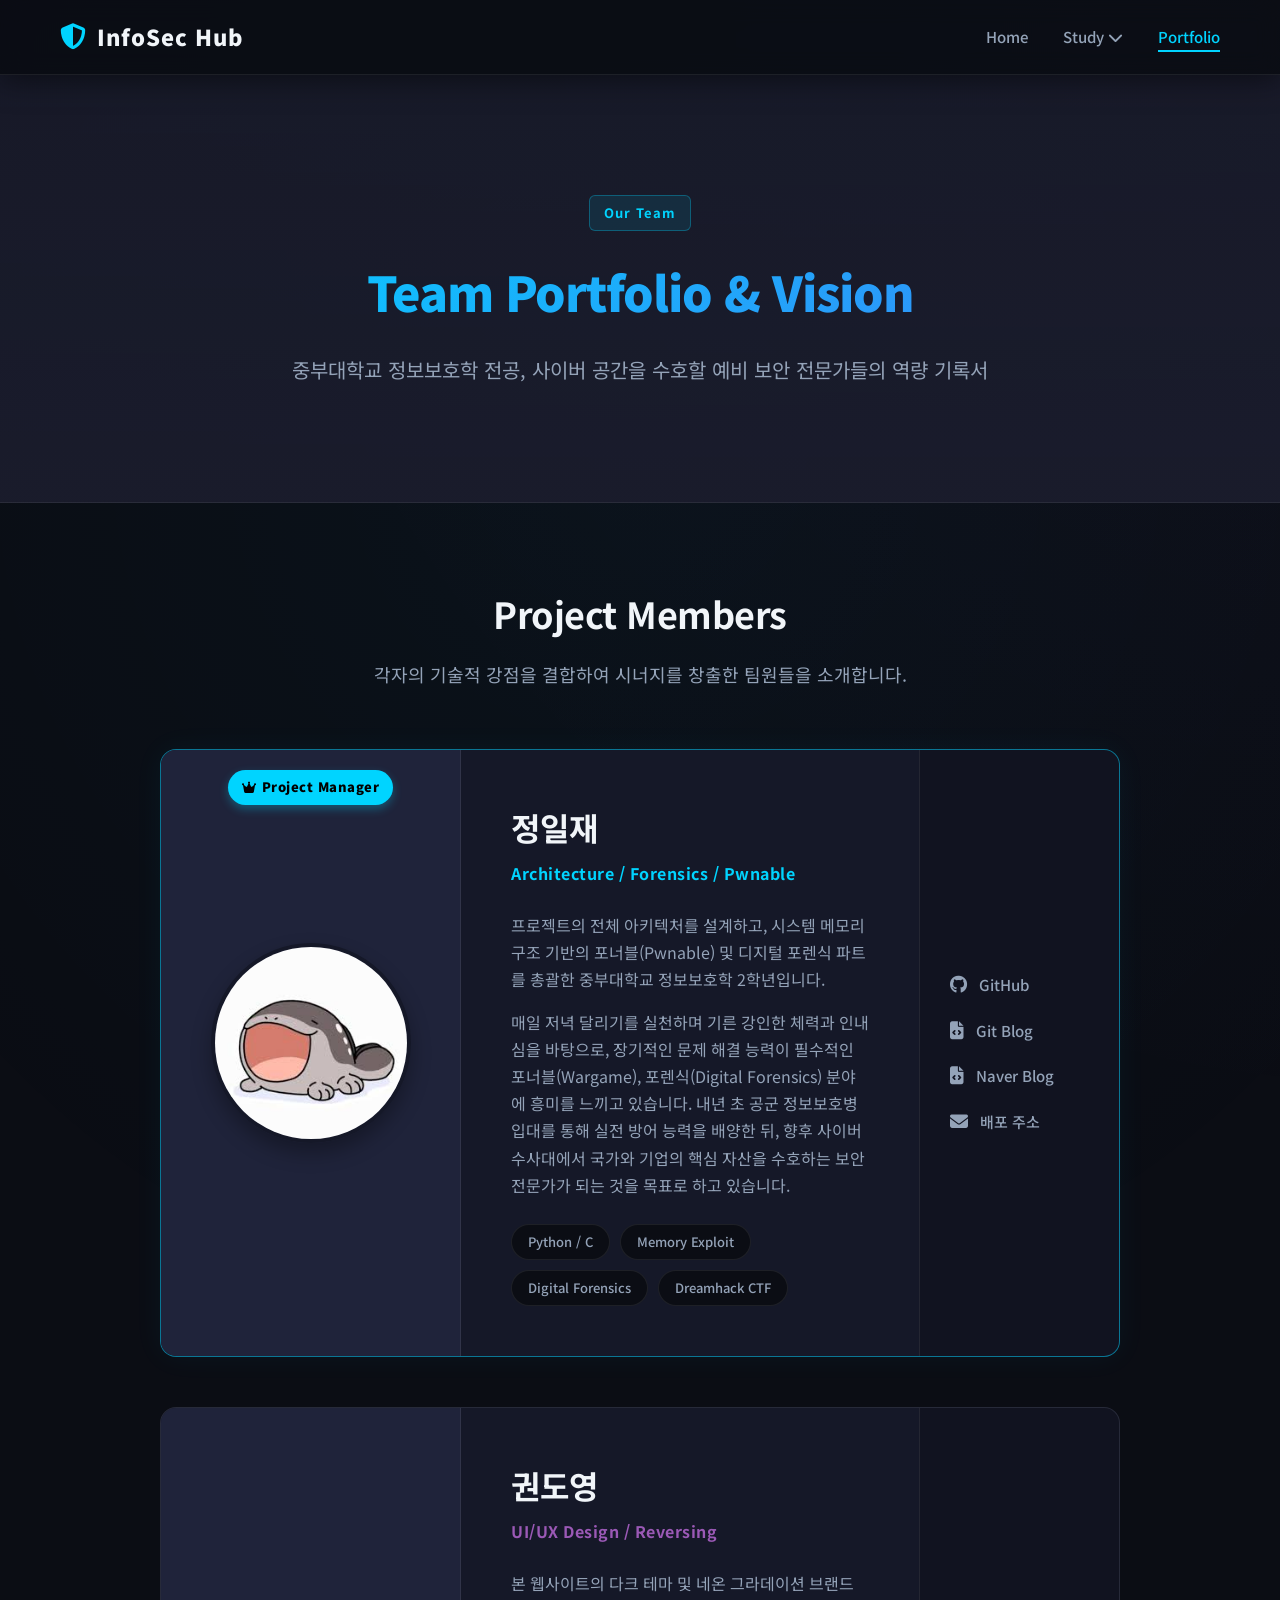
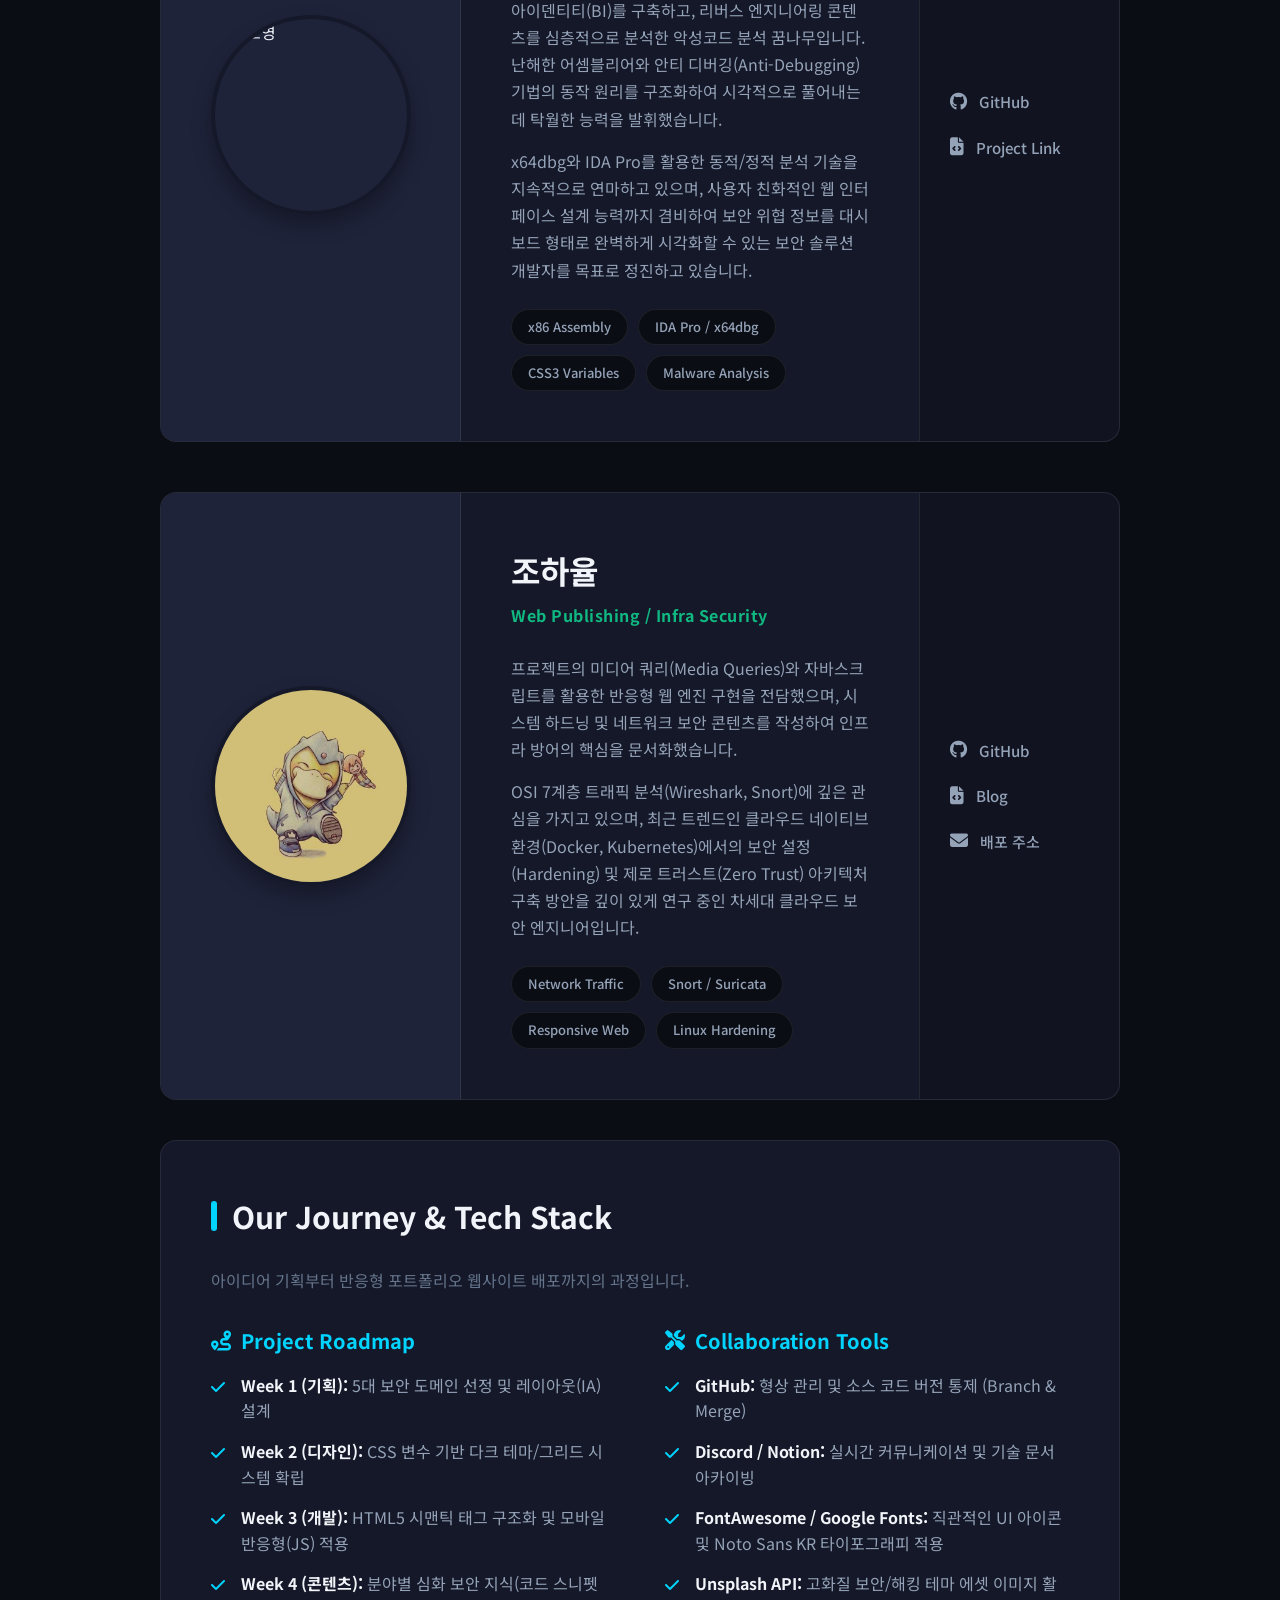
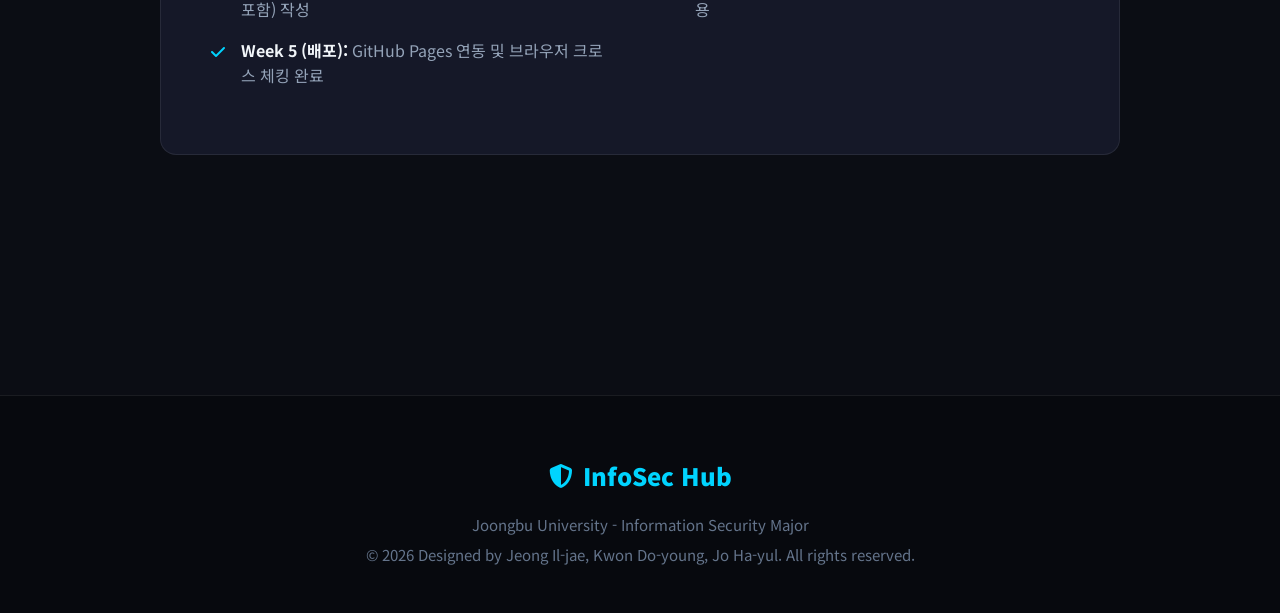
==== team.html @ 39b401f3 "v1.5" ====
<!doctype html>
<html lang="ko">
  <head>
    <meta charset="UTF-8" />
    <meta name="viewport" content="width=device-width, initial-scale=1.0" />
    <link
      rel="stylesheet"
      href="https://cdnjs.cloudflare.com/ajax/libs/font-awesome/6.4.0/css/all.min.css"
    />
    <link
      href="https://fonts.googleapis.com/css2?family=Noto+Sans+KR:wght@300;400;700;900&display=swap"
      rel="stylesheet"
    />
    <link rel="stylesheet" href="style.css" />
    <title>InfoSec Hub | Team Portfolio</title>
  </head>
  <body class="dark-theme sub-page">
    <div class="bg-gradient-overlay"></div>

    <header class="main-header">
      <div class="header-container">
        <a href="index.html" class="logo">
          <i class="fas fa-shield-halved"></i> InfoSec Hub
        </a>
        <nav class="desktop-nav">
          <ul class="nav-links">
            <li><a href="index.html">Home</a></li>
            <li class="dropdown">
              <a href="#none">Study <i class="fas fa-chevron-down"></i></a>
              <ul class="dropdown-menu">
                <li><a href="forensics.html">Forensics</a></li>
                <li><a href="pwnable.html">Pwnable</a></li>
                <li><a href="reversing.html">Reversing</a></li>
                <li><a href="hardening.html">Hardening</a></li>
                <li><a href="network.html">Network</a></li>
              </ul>
            </li>
            <li><a href="team.html" class="active">Portfolio</a></li>
          </ul>
        </nav>
        <button class="hamburger" id="hamburger-btn">
          <i class="fas fa-bars"></i>
        </button>
      </div>
    </header>

    <aside class="mobile-menu" id="mobile-menu">
      <div class="mobile-menu-header">
        <h2>Menu</h2>
        <button id="close-btn" class="close-btn">
          <i class="fas fa-times"></i>
        </button>
      </div>
      <ul class="mobile-nav-links">
        <li><a href="index.html">Home</a></li>
        <li><a href="forensics.html">Forensics</a></li>
        <li><a href="pwnable.html">Pwnable</a></li>
        <li><a href="reversing.html">Reversing</a></li>
        <li><a href="hardening.html">Hardening</a></li>
        <li><a href="network.html">Network</a></li>
        <li><a href="team.html" class="active">Portfolio</a></li>
      </ul>
    </aside>

    <main>
      <section
        class="page-header"
        style="
          background-image:
            linear-gradient(rgba(26, 28, 44, 0.85), rgba(26, 28, 44, 0.98)),
            url('https://images.unsplash.com/photo-1522071820081-009f0129c71c?q=80&w=1200&auto=format&fit=crop');
        "
      >
        <div class="page-header-content text-center">
          <span class="category-badge tag-special">Our Team</span>
          <h1 class="gradient-text">Team Portfolio & Vision</h1>
          <p>
            중부대학교 정보보호학 전공, 사이버 공간을 수호할 예비 보안
            전문가들의 역량 기록서
          </p>
        </div>
      </section>

      <section class="content-container">
        <div class="section-title text-center mb-40">
          <h2>Project Members</h2>
          <p>
            각자의 기술적 강점을 결합하여 시너지를 창출한 팀원들을 소개합니다.
          </p>
        </div>

        <div class="team-profile-grid">
          <div class="profile-card leader-card">
            <div class="profile-header">
              <img src="/avatar_img.png" alt="정일재" class="profile-img" />
              <span class="leader-badge"
                ><i class="fas fa-crown"></i> Project Manager</span
              >
            </div>
            <div class="profile-body">
              <h3>정일재</h3>
              <p class="profile-role text-accent">
                Architecture / Forensics / Pwnable
              </p>

              <p class="profile-desc">
                프로젝트의 전체 아키텍처를 설계하고, 시스템 메모리 구조 기반의
                포너블(Pwnable) 및 디지털 포렌식 파트를 총괄한 중부대학교
                정보보호학 2학년입니다.
              </p>
              <p class="profile-desc">
                매일 저녁 달리기를 실천하며 기른 강인한 체력과 인내심을
                바탕으로, 장기적인 문제 해결 능력이 필수적인 포너블(Wargame),
                포렌식(Digital Forensics) 분야에 흥미를 느끼고 있습니다. 내년 초
                공군 정보보호병 입대를 통해 실전 방어 능력을 배양한 뒤, 향후
                사이버 수사대에서 국가와 기업의 핵심 자산을 수호하는 보안
                전문가가 되는 것을 목표로 하고 있습니다.
              </p>

              <div class="profile-skills mt-15">
                <span>Python / C</span>
                <span>Memory Exploit</span>
                <span>Digital Forensics</span>
                <span>Dreamhack CTF</span>
              </div>
            </div>
            <div class="profile-footer">
              <a href="https://github.com/iljae627" class="social-link"
                ><i class="fab fa-github"></i> GitHub</a
              >
              <a href="https://iljae627.github.io/" class="social-link"
                ><i class="fas fa-file-code"></i> Git Blog</a
              >
              <a href="https://blog.naver.com/iljae627" class="social-link"
                ><i class="fas fa-file-code"></i> Naver Blog</a
              >
              <a href="https://wep-mid-fin.vercel.app/" class="social-link"
                ><i class="fas fa-envelope"></i> 배포 주소</a
              >
            </div>
          </div>

          <div class="profile-card">
            <div class="profile-header">
              <img
                src="https://ui-avatars.com/api/?name=Kwon+Doyoung&background=9b59b6&color=fff&size=120"
                alt="권도영"
                class="profile-img"
              />
            </div>
            <div class="profile-body">
              <h3>권도영</h3>
              <p class="profile-role" style="color: #9b59b6">
                UI/UX Design / Reversing
              </p>
              <p class="profile-desc">
                본 웹사이트의 다크 테마 및 네온 그라데이션 브랜드
                아이덴티티(BI)를 구축하고, 리버스 엔지니어링 콘텐츠를 심층적으로
                분석한 악성코드 분석 꿈나무입니다. 난해한 어셈블리어와 안티
                디버깅(Anti-Debugging) 기법의 동작 원리를 구조화하여 시각적으로
                풀어내는 데 탁월한 능력을 발휘했습니다.
              </p>
              <p class="profile-desc">
                x64dbg와 IDA Pro를 활용한 동적/정적 분석 기술을 지속적으로
                연마하고 있으며, 사용자 친화적인 웹 인터페이스 설계 능력까지
                겸비하여 보안 위협 정보를 대시보드 형태로 완벽하게 시각화할 수
                있는 보안 솔루션 개발자를 목표로 정진하고 있습니다.
              </p>
              <div class="profile-skills mt-15">
                <span>x86 Assembly</span>
                <span>IDA Pro / x64dbg</span>
                <span>CSS3 Variables</span>
                <span>Malware Analysis</span>
              </div>
            </div>
            <div class="profile-footer">
              <a href="https://github.com/kwondo0" class="social-link"
                ><i class="fab fa-github"></i> GitHub</a
              >
              <a
                href="https://kwondo0.github.io/-/"
                class="social-link"
                target="_blank"
                rel="noopener noreferrer"
              >
                <i class="fas fa-file-code"></i> Project Link
              </a>
            </div>
          </div>

          <div class="profile-card">
            <div class="profile-header">
              <img src="/hayul_img.png" alt="조하율" class="profile-img" />
            </div>
            <div class="profile-body">
              <h3>조하율</h3>
              <p class="profile-role text-success">
                Web Publishing / Infra Security
              </p>
              <p class="profile-desc">
                프로젝트의 미디어 쿼리(Media Queries)와 자바스크립트를 활용한
                반응형 웹 엔진 구현을 전담했으며, 시스템 하드닝 및 네트워크 보안
                콘텐츠를 작성하여 인프라 방어의 핵심을 문서화했습니다.
              </p>
              <p class="profile-desc">
                OSI 7계층 트래픽 분석(Wireshark, Snort)에 깊은 관심을 가지고
                있으며, 최근 트렌드인 클라우드 네이티브 환경(Docker,
                Kubernetes)에서의 보안 설정(Hardening) 및 제로 트러스트(Zero
                Trust) 아키텍처 구축 방안을 깊이 있게 연구 중인 차세대 클라우드
                보안 엔지니어입니다.
              </p>
              <div class="profile-skills mt-15">
                <span>Network Traffic</span>
                <span>Snort / Suricata</span>
                <span>Responsive Web</span>
                <span>Linux Hardening</span>
              </div>
            </div>
            <div class="profile-footer">
              <a href="https://github.com/yeo0w0/" class="social-link"
                ><i class="fab fa-github"></i> GitHub</a
              >
              <a href="https://blog.naver.com/banannaish" class="social-link"
                ><i class="fas fa-file-code"></i> Blog</a
              >
              <a href="#" class="social-link"
                ><i class="fas fa-envelope"></i> 배포 주소</a
              >
            </div>
          </div>
        </div>

        <article class="content-block bg-darker mt-40">
          <h2>Our Journey & Tech Stack</h2>
          <p class="block-desc">
            아이디어 기획부터 반응형 포트폴리오 웹사이트 배포까지의 과정입니다.
          </p>

          <div class="split-grid mt-15">
            <div class="split-column">
              <h4 class="text-accent">
                <i class="fas fa-route"></i> Project Roadmap
              </h4>
              <ul class="feature-list">
                <li>
                  <strong>Week 1 (기획):</strong> 5대 보안 도메인 선정 및
                  레이아웃(IA) 설계
                </li>
                <li>
                  <strong>Week 2 (디자인):</strong> CSS 변수 기반 다크
                  테마/그리드 시스템 확립
                </li>
                <li>
                  <strong>Week 3 (개발):</strong> HTML5 시맨틱 태그 구조화 및
                  모바일 반응형(JS) 적용
                </li>
                <li>
                  <strong>Week 4 (콘텐츠):</strong> 분야별 심화 보안 지식(코드
                  스니펫 포함) 작성
                </li>
                <li>
                  <strong>Week 5 (배포):</strong> GitHub Pages 연동 및 브라우저
                  크로스 체킹 완료
                </li>
              </ul>
            </div>
            <div class="split-column">
              <h4 class="text-accent">
                <i class="fas fa-tools"></i> Collaboration Tools
              </h4>
              <ul class="feature-list">
                <li>
                  <strong>GitHub:</strong> 형상 관리 및 소스 코드 버전 통제
                  (Branch & Merge)
                </li>
                <li>
                  <strong>Discord / Notion:</strong> 실시간 커뮤니케이션 및 기술
                  문서 아카이빙
                </li>
                <li>
                  <strong>FontAwesome / Google Fonts:</strong> 직관적인 UI
                  아이콘 및 Noto Sans KR 타이포그래피 적용
                </li>
                <li>
                  <strong>Unsplash API:</strong> 고화질 보안/해킹 테마 에셋
                  이미지 활용
                </li>
              </ul>
            </div>
          </div>
        </article>
      </section>
    </main>

    <footer class="main-footer">
      <div class="footer-content">
        <div class="footer-logo">
          <i class="fas fa-shield-halved"></i> InfoSec Hub
        </div>
        <p>Joongbu University - Information Security Major</p>
        <p>
          &copy; 2026 Designed by Jeong Il-jae, Kwon Do-young, Jo Ha-yul. All
          rights reserved.
        </p>
      </div>
    </footer>

    <script src="script.js"></script>
  </body>
</html>
---- style.css ----
/* =========================================
   InfoSec Hub - Master CSS File (Advanced)
   Designed for Dark Theme & Responsive Web
========================================= */

/* -----------------------------------------
   1. CSS 변수 (테마 색상 및 공통 수치 관리)
----------------------------------------- */
:root {
  --bg-dark: #0b0d14; /* 아주 깊은 다크 네이비 (배경) */
  --bg-card: #151828; /* 카드 및 섹션 배경 */
  --bg-lighter: #1f233a; /* 강조되는 배경 */

  --text-main: #f1f5f9; /* 메인 텍스트 (흰색에 가까운 회색) */
  --text-muted: #94a3b8; /* 보조 텍스트 (연한 회색) */

  --accent-cyan: #00d4ff; /* 메인 포인트 컬러 (사이버네틱 시안) */
  --accent-blue: #3b82f6; /* 그라데이션용 블루 */
  --accent-purple: #a855f7; /* 특화 포인트 (팀, 리버싱 등) */
  --accent-green: #10b981; /* 방어/성공 색상 (하드닝, 네트워크) */
  --accent-red: #ef4444; /* 공격/경고 색상 (포너블, 취약점) */
  --accent-orange: #f59e0b; /* 주의 색상 */

  --border-color: rgba(255, 255, 255, 0.08);
  --glass-bg: rgba(11, 13, 20, 0.85); /* 블러 처리를 위한 반투명 배경 */

  --transition: all 0.3s cubic-bezier(0.4, 0, 0.2, 1);
  --nav-height: 75px;
}

/* -----------------------------------------
   2. 기본 초기화 및 스크롤바 커스텀
----------------------------------------- */
* {
  margin: 0;
  padding: 0;
  box-sizing: border-box;
}

html {
  scroll-behavior: smooth;
}

body {
  font-family: 'Noto Sans KR', sans-serif;
  background-color: var(--bg-dark);
  color: var(--text-main);
  line-height: 1.7;
  overflow-x: hidden;
}

a {
  text-decoration: none;
  color: inherit;
}
ul {
  list-style: none;
}

/* 커스텀 스크롤바 (사이버펑크 느낌) */
::-webkit-scrollbar {
  width: 8px;
}
::-webkit-scrollbar-track {
  background: var(--bg-dark);
}
::-webkit-scrollbar-thumb {
  background: var(--bg-lighter);
  border-radius: 10px;
}
::-webkit-scrollbar-thumb:hover {
  background: var(--accent-cyan);
}

/* -----------------------------------------
   3. 배경 효과 (그라데이션 & 애니메이션)
----------------------------------------- */
.bg-gradient-overlay {
  position: fixed;
  top: -50%;
  left: -50%;
  width: 200%;
  height: 200%;
  background:
    radial-gradient(
      circle at 50% 50%,
      rgba(0, 212, 255, 0.03) 0%,
      transparent 60%
    ),
    radial-gradient(
      circle at 80% 20%,
      rgba(168, 85, 247, 0.03) 0%,
      transparent 50%
    );
  z-index: -1;
  animation: bgShift 25s infinite alternate ease-in-out;
}

@keyframes bgShift {
  0% {
    transform: scale(1) rotate(0deg);
  }
  100% {
    transform: scale(1.1) rotate(5deg);
  }
}

/* -----------------------------------------
   4. 공통 텍스트 및 유틸리티 클래스
----------------------------------------- */
.gradient-text {
  background: linear-gradient(135deg, var(--accent-cyan), var(--accent-blue));
  -webkit-background-clip: text;
  -webkit-text-fill-color: transparent;
  font-weight: 900;
}

.text-center {
  text-align: center;
}
.mb-10 {
  margin-bottom: 10px;
}
.mb-40 {
  margin-bottom: 40px;
}
.mt-10 {
  margin-top: 10px;
}
.mt-15 {
  margin-top: 15px;
}
.mt-40 {
  margin-top: 40px;
}

.text-accent {
  color: var(--accent-cyan) !important;
}
.text-danger {
  color: var(--accent-red) !important;
}
.text-success {
  color: var(--accent-green) !important;
}
.text-warning {
  color: var(--accent-orange) !important;
}

/* -----------------------------------------
   5. 네비게이션 바 (Header & Glassmorphism)
----------------------------------------- */
.main-header {
  position: sticky;
  top: 0;
  width: 100%;
  background: var(--glass-bg);
  backdrop-filter: blur(12px);
  -webkit-backdrop-filter: blur(12px);
  border-bottom: 1px solid var(--border-color);
  z-index: 1000;
  height: var(--nav-height);
  box-shadow: 0 4px 30px rgba(0, 0, 0, 0.5);
}

.header-container {
  max-width: 1200px;
  margin: 0 auto;
  padding: 0 20px;
  display: flex;
  justify-content: space-between;
  align-items: center;
  height: 100%;
}

.logo {
  font-size: 22px;
  font-weight: 900;
  letter-spacing: 1px;
  display: flex;
  align-items: center;
  gap: 10px;
}
.logo i {
  color: var(--accent-cyan);
  font-size: 26px;
}

.desktop-nav .nav-links {
  display: flex;
  gap: 35px;
}
.desktop-nav a {
  font-size: 15px;
  font-weight: 500;
  color: var(--text-muted);
  transition: var(--transition);
  position: relative;
  padding: 5px 0;
}
.desktop-nav a:hover,
.desktop-nav a.active {
  color: var(--accent-cyan);
}

/* 네비게이션 밑줄 애니메이션 */
.desktop-nav a::after {
  content: '';
  position: absolute;
  width: 0;
  height: 2px;
  bottom: 0;
  left: 0;
  background-color: var(--accent-cyan);
  transition: var(--transition);
}
.desktop-nav a:hover::after,
.desktop-nav a.active::after {
  width: 100%;
}

/* 드롭다운 (PC) */
.dropdown {
  position: relative;
}
.dropdown-menu {
  position: absolute;
  top: calc(100% + 15px);
  left: -20px;
  background: var(--bg-card);
  min-width: 200px;
  border: 1px solid var(--border-color);
  border-radius: 8px;
  padding: 10px 0;
  opacity: 0;
  visibility: hidden;
  transform: translateY(15px);
  transition: var(--transition);
  box-shadow: 0 10px 40px rgba(0, 0, 0, 0.8);
  z-index: 1001;
}
.dropdown:hover .dropdown-menu {
  opacity: 1;
  visibility: visible;
  transform: translateY(0);
}
.dropdown-menu li a {
  display: block;
  padding: 12px 25px;
  color: var(--text-muted);
  font-size: 14px;
}
.dropdown-menu li a::after {
  display: none;
} /* 드롭다운 밑줄 제거 */
.dropdown-menu li a:hover,
.dropdown-menu li a.active {
  background: rgba(0, 212, 255, 0.08);
  color: var(--accent-cyan);
  padding-left: 30px;
}

/* -----------------------------------------
   6. 모바일 메뉴 (Hamburger)
----------------------------------------- */
.hamburger {
  display: none;
  background: none;
  border: none;
  color: var(--text-main);
  font-size: 26px;
  cursor: pointer;
  transition: var(--transition);
}
.hamburger:hover {
  color: var(--accent-cyan);
}

.mobile-menu {
  position: fixed;
  top: 0;
  right: -100%;
  width: 320px;
  height: 100vh;
  background: var(--bg-card);
  border-left: 1px solid var(--border-color);
  z-index: 2000;
  padding: 40px 30px;
  transition: right 0.4s cubic-bezier(0.77, 0, 0.175, 1);
  box-shadow: -10px 0 50px rgba(0, 0, 0, 0.7);
}
.mobile-menu.active {
  right: 0;
}
.mobile-menu-header {
  display: flex;
  justify-content: space-between;
  align-items: center;
  margin-bottom: 40px;
  border-bottom: 1px solid var(--border-color);
  padding-bottom: 20px;
}
.mobile-menu-header h2 {
  font-size: 20px;
  color: var(--accent-cyan);
}
.close-btn {
  background: none;
  border: none;
  color: var(--text-muted);
  font-size: 28px;
  cursor: pointer;
  transition: var(--transition);
}
.close-btn:hover {
  color: var(--accent-red);
  transform: rotate(90deg);
}

.mobile-nav-links li {
  margin-bottom: 15px;
}
.mobile-nav-links a {
  font-size: 18px;
  font-weight: 500;
  color: var(--text-muted);
  display: block;
  padding: 10px 0;
  border-bottom: 1px solid rgba(255, 255, 255, 0.03);
  transition: var(--transition);
}
.mobile-nav-links a.active,
.mobile-nav-links a:hover {
  color: var(--accent-cyan);
  padding-left: 10px;
}

/* -----------------------------------------
   7. 메인 히어로 & About 섹션 (index.html)
----------------------------------------- */
.hero-section {
  max-width: 1200px;
  margin: 0 auto;
  padding: 120px 20px;
  display: flex;
  align-items: center;
  justify-content: space-between;
  min-height: 85vh;
}
.hero-content {
  flex: 1.2;
  padding-right: 50px;
}
.badge {
  display: inline-block;
  padding: 6px 14px;
  background: rgba(0, 212, 255, 0.1);
  border: 1px solid rgba(0, 212, 255, 0.2);
  color: var(--accent-cyan);
  border-radius: 30px;
  font-size: 13px;
  font-weight: 700;
  margin-bottom: 25px;
  letter-spacing: 0.5px;
}
.hero-content h1 {
  font-size: 52px;
  line-height: 1.25;
  margin-bottom: 25px;
  letter-spacing: -1px;
}
.hero-content p {
  font-size: 18px;
  color: var(--text-muted);
  margin-bottom: 40px;
  max-width: 550px;
}

.hero-buttons {
  display: flex;
  gap: 15px;
}
.btn-primary,
.btn-secondary {
  padding: 14px 28px;
  border-radius: 8px;
  font-size: 15px;
  font-weight: bold;
  transition: var(--transition);
  text-align: center;
}
.btn-primary {
  background: var(--accent-cyan);
  color: #000;
  box-shadow: 0 4px 15px rgba(0, 212, 255, 0.2);
}
.btn-primary:hover {
  background: #00b4d8;
  transform: translateY(-3px);
  box-shadow: 0 10px 25px rgba(0, 212, 255, 0.4);
}
.btn-secondary {
  background: rgba(255, 255, 255, 0.05);
  border: 1px solid var(--border-color);
  color: var(--text-main);
}
.btn-secondary:hover {
  background: rgba(255, 255, 255, 0.1);
  border-color: var(--text-muted);
  transform: translateY(-3px);
}

.hero-image {
  flex: 1;
  text-align: right;
  position: relative;
}
.hero-image img {
  width: 100%;
  max-width: 550px;
  border-radius: 16px;
  box-shadow: 0 20px 50px rgba(0, 0, 0, 0.6);
  border: 1px solid var(--border-color);
}
.floating-img {
  animation: float 6s ease-in-out infinite;
}
@keyframes float {
  0%,
  100% {
    transform: translateY(0px);
  }
  50% {
    transform: translateY(-20px);
  }
}

/* About 섹션 상세 (index.html) */
.about-container {
  display: flex;
  gap: 50px;
  align-items: center;
}
.about-text {
  flex: 1.5;
}
.about-text h3 {
  font-size: 24px;
  margin-bottom: 15px;
  color: var(--accent-cyan);
}
.about-text p {
  margin-bottom: 25px;
  color: var(--text-muted);
}
.check-list li {
  margin-bottom: 12px;
  color: var(--text-main);
  display: flex;
  align-items: center;
  gap: 10px;
}
.check-list i {
  color: var(--accent-green);
}

.about-stats {
  flex: 1;
  display: grid;
  grid-template-columns: 1fr 1fr;
  gap: 20px;
}
.stat-box {
  background: var(--bg-card);
  padding: 30px 20px;
  border-radius: 12px;
  text-align: center;
  border: 1px solid var(--border-color);
  transition: var(--transition);
}
.stat-box:hover {
  border-color: var(--accent-cyan);
  transform: translateY(-5px);
  background: var(--bg-lighter);
}
.stat-num {
  display: block;
  font-size: 42px;
  font-weight: 900;
  color: var(--accent-cyan);
  margin-bottom: 5px;
  line-height: 1;
}
.stat-label {
  font-size: 14px;
  color: var(--text-muted);
  font-weight: bold;
}

/* 기술 스택 섹션 */
.tech-icons {
  display: flex;
  justify-content: center;
  gap: 40px;
  flex-wrap: wrap;
  margin-top: 30px;
}
.tech-item {
  display: flex;
  flex-direction: column;
  align-items: center;
  justify-content: center;
  width: 100px;
  height: 100px;
  background: var(--bg-card);
  border: 1px solid var(--border-color);
  border-radius: 16px;
  transition: var(--transition);
}
.tech-item i {
  font-size: 40px;
  color: var(--text-muted);
  transition: var(--transition);
}
.tech-item span {
  font-size: 12px;
  font-weight: bold;
  color: var(--text-muted);
  margin-top: 12px;
  opacity: 0;
  transition: var(--transition);
  transform: translateY(10px);
}
.tech-item:hover {
  transform: translateY(-10px);
  border-color: var(--accent-cyan);
  box-shadow: 0 10px 20px rgba(0, 212, 255, 0.1);
}
.tech-item:hover i {
  color: var(--accent-cyan);
  transform: scale(1.1);
}
.tech-item:hover span {
  opacity: 1;
  transform: translateY(0);
  color: var(--accent-cyan);
}

/* -----------------------------------------
   8. Grid 컴포넌트 (포트폴리오 카드 등)
----------------------------------------- */
.section-title {
  margin-bottom: 60px;
}
.section-title h2 {
  font-size: 36px;
  color: var(--text-main);
  margin-bottom: 15px;
  letter-spacing: -0.5px;
}
.section-title p {
  color: var(--text-muted);
  font-size: 18px;
}

.portfolio-grid {
  display: grid;
  grid-template-columns: repeat(auto-fit, minmax(320px, 1fr));
  gap: 30px;
}
.grid-card {
  background: var(--bg-card);
  border-radius: 16px;
  overflow: hidden;
  border: 1px solid var(--border-color);
  transition: var(--transition);
  display: flex;
  flex-direction: column;
}
.grid-card:hover {
  transform: translateY(-10px);
  border-color: var(--accent-cyan);
  box-shadow: 0 15px 40px rgba(0, 212, 255, 0.15);
}

.card-image {
  position: relative;
  height: 220px;
  overflow: hidden;
}
.card-image img {
  width: 100%;
  height: 100%;
  object-fit: cover;
  transition: transform 0.6s cubic-bezier(0.4, 0, 0.2, 1);
}
.grid-card:hover .card-image img {
  transform: scale(1.15);
}

.overlay-icon {
  position: absolute;
  inset: 0;
  background: rgba(11, 13, 20, 0.7);
  display: flex;
  justify-content: center;
  align-items: center;
  font-size: 48px;
  color: var(--accent-cyan);
  opacity: 0;
  transition: var(--transition);
}
.grid-card:hover .overlay-icon {
  opacity: 1;
  backdrop-filter: blur(3px);
}

.card-content {
  padding: 30px;
  flex: 1;
  display: flex;
  flex-direction: column;
  justify-content: flex-start;
}
.card-content .tag {
  align-self: flex-start;
  font-size: 11px;
  padding: 5px 10px;
  background: rgba(255, 255, 255, 0.05);
  border: 1px solid var(--border-color);
  color: var(--text-muted);
  border-radius: 6px;
  font-weight: bold;
  text-transform: uppercase;
  margin-bottom: 15px;
  letter-spacing: 1px;
}
.card-content h3 {
  font-size: 22px;
  margin-bottom: 12px;
  color: var(--text-main);
  transition: var(--transition);
}
.grid-card:hover .card-content h3 {
  color: var(--accent-cyan);
}
.card-content p {
  color: var(--text-muted);
  font-size: 15px;
  line-height: 1.6;
}

.highlight-card {
  border: 1px solid rgba(168, 85, 247, 0.4);
}
.highlight-card:hover {
  border-color: var(--accent-purple);
  box-shadow: 0 15px 40px rgba(168, 85, 247, 0.15);
}
.highlight-card .tag-special {
  background: rgba(168, 85, 247, 0.15);
  color: var(--accent-purple);
  border-color: var(--accent-purple);
}
.highlight-card:hover .card-content h3 {
  color: var(--accent-purple);
}
.highlight-card .overlay-icon {
  color: var(--accent-purple);
}

/* -----------------------------------------
   9. 서브 페이지 공통 (Sub Pages)
----------------------------------------- */
.page-header {
  padding: 120px 20px 80px;
  background-size: cover;
  background-position: center;
  border-bottom: 1px solid var(--border-color);
  position: relative;
}
.category-badge {
  display: inline-block;
  padding: 6px 14px;
  background: rgba(0, 212, 255, 0.1);
  color: var(--accent-cyan);
  border: 1px solid rgba(0, 212, 255, 0.3);
  border-radius: 6px;
  font-size: 13px;
  font-weight: bold;
  margin-bottom: 20px;
  letter-spacing: 1px;
}
.warning-badge {
  background: rgba(239, 68, 68, 0.1);
  color: var(--accent-red);
  border-color: rgba(239, 68, 68, 0.3);
}
.success-badge {
  background: rgba(16, 185, 129, 0.1);
  color: var(--accent-green);
  border-color: rgba(16, 185, 129, 0.3);
}

.page-header h1 {
  font-size: 48px;
  margin-bottom: 20px;
  letter-spacing: -1px;
}
.page-header p {
  font-size: 20px;
  color: var(--text-muted);
  margin-bottom: 35px;
  max-width: 700px;
  margin-left: auto;
  margin-right: auto;
}

.author-info {
  display: inline-flex;
  align-items: center;
  gap: 12px;
  background: rgba(0, 0, 0, 0.4);
  backdrop-filter: blur(5px);
  padding: 8px 24px 8px 8px;
  border-radius: 40px;
  border: 1px solid var(--border-color);
}
.author-avatar {
  width: 36px;
  height: 36px;
  border-radius: 50%;
  border: 2px solid var(--bg-card);
}
.author-info span {
  font-size: 14px;
  color: var(--text-muted);
}
.author-info strong {
  color: var(--text-main);
}

.content-container {
  max-width: 1000px;
  margin: 0 auto;
  padding: 80px 20px;
}

/* 블록 요소 */
.content-block {
  margin-bottom: 80px;
}
.content-block h2 {
  font-size: 30px;
  margin-bottom: 25px;
  color: var(--text-main);
  display: flex;
  align-items: center;
  gap: 15px;
}
.content-block h2::before {
  content: '';
  display: block;
  width: 6px;
  height: 30px;
  background: var(--accent-cyan);
  border-radius: 4px;
}
.content-block p {
  color: var(--text-muted);
  font-size: 17px;
  margin-bottom: 20px;
}
.block-desc {
  font-size: 16px !important;
  color: #64748b !important;
  margin-bottom: 30px !important;
}

.bg-darker {
  background: var(--bg-card);
  padding: 50px;
  border-radius: 16px;
  border: 1px solid var(--border-color);
}

/* 특징 리스트 */
.feature-list {
  margin-top: 15px;
}
.feature-list li {
  margin-bottom: 15px;
  padding-left: 30px;
  position: relative;
  color: var(--text-muted);
  font-size: 16px;
  line-height: 1.6;
}
.feature-list li::before {
  content: '\f00c';
  font-family: 'Font Awesome 6 Free';
  font-weight: 900;
  position: absolute;
  left: 0;
  top: 2px;
  color: var(--accent-cyan);
}
.feature-list li strong {
  color: var(--text-main);
}

/* -----------------------------------------
   10. 상세 콘텐츠 전용 레이아웃 (Grid & List)
----------------------------------------- */
/* Split Grid (좌우 2단 배치) */
.split-grid {
  display: grid;
  grid-template-columns: 1fr 1fr;
  gap: 50px;
}
.split-column h4 {
  font-size: 20px;
  margin-bottom: 15px;
  display: flex;
  align-items: center;
  gap: 10px;
}

/* Memory/Artifact Grid (작은 카드 묶음) */
.memory-grid,
.artifact-grid {
  display: grid;
  grid-template-columns: repeat(auto-fit, minmax(220px, 1fr));
  gap: 25px;
}
.memory-segment,
.artifact-card {
  background: var(--bg-lighter);
  padding: 25px;
  border-radius: 12px;
  border: 1px solid var(--border-color);
  border-left: 4px solid var(--accent-cyan);
  transition: var(--transition);
}
.memory-segment:hover,
.artifact-card:hover {
  transform: translateY(-5px);
  background: rgba(31, 35, 58, 0.8);
  box-shadow: 0 10px 20px rgba(0, 0, 0, 0.3);
}
.memory-segment h3,
.memory-segment h4,
.artifact-card h3 {
  margin-bottom: 12px;
  color: var(--text-main);
  font-size: 18px;
}
.artifact-icon {
  font-size: 30px;
  color: var(--accent-cyan);
  margin-bottom: 15px;
}

/* 도구 목록 (가로 배치 리스트) */
.tools-list {
  display: flex;
  flex-direction: column;
  gap: 20px;
}
.tool-row {
  display: flex;
  align-items: center;
  gap: 25px;
  background: var(--bg-card);
  padding: 25px;
  border-radius: 12px;
  border: 1px solid var(--border-color);
  transition: var(--transition);
}
.tool-row:hover {
  border-color: var(--accent-cyan);
  transform: translateX(10px);
  background: var(--bg-lighter);
}
.tool-img {
  width: 70px;
  height: 70px;
  background: rgba(0, 212, 255, 0.05);
  border-radius: 12px;
  display: flex;
  justify-content: center;
  align-items: center;
  font-size: 32px;
  color: var(--accent-cyan);
  flex-shrink: 0;
}
.tool-desc h3 {
  font-size: 20px;
  color: var(--text-main);
  margin-bottom: 8px;
}
.tool-desc p {
  margin-bottom: 0;
  font-size: 15px;
}

/* 도구 그리드 (박스형) */
.tools-grid {
  display: grid;
  grid-template-columns: repeat(auto-fit, minmax(280px, 1fr));
  gap: 25px;
}
.tool-item {
  background: var(--bg-lighter);
  padding: 30px;
  border-radius: 12px;
  border: 1px solid var(--border-color);
  transition: var(--transition);
}
.tool-item:hover {
  transform: translateY(-5px);
  border-color: var(--text-muted);
}
.tool-item h4 {
  font-size: 18px;
  margin-bottom: 15px;
  display: flex;
  align-items: center;
  gap: 10px;
}

/* 방어/보호 기법 리스트 */
.mitigation-list {
  display: flex;
  flex-direction: column;
  gap: 15px;
}
.mitigation-item {
  background: var(--bg-lighter);
  padding: 20px 25px;
  border-left: 4px solid var(--accent-green);
  border-radius: 8px;
  border-top: 1px solid var(--border-color);
  border-right: 1px solid var(--border-color);
  border-bottom: 1px solid var(--border-color);
}
.mitigation-title {
  font-weight: 700;
  color: var(--text-main);
  margin-bottom: 8px;
  font-size: 18px;
  display: flex;
  align-items: center;
  gap: 10px;
}
.mitigation-desc {
  color: var(--text-muted);
  font-size: 15px;
  margin-bottom: 0;
}

/* 포렌식 타임라인 (수행 절차) */
.process-timeline {
  position: relative;
  padding-left: 40px;
  margin-top: 30px;
}
.process-timeline::before {
  content: '';
  position: absolute;
  left: 14px;
  top: 0;
  bottom: 0;
  width: 2px;
  background: var(--border-color);
}
.process-step {
  position: relative;
  margin-bottom: 40px;
}
.process-step:last-child {
  margin-bottom: 0;
}
.step-number {
  position: absolute;
  left: -40px;
  top: 0;
  width: 30px;
  height: 30px;
  background: var(--bg-dark);
  border: 2px solid var(--accent-cyan);
  border-radius: 50%;
  display: flex;
  justify-content: center;
  align-items: center;
  color: var(--accent-cyan);
  font-size: 12px;
  font-weight: 900;
  z-index: 1;
}
.step-content {
  background: var(--bg-lighter);
  padding: 25px;
  border-radius: 12px;
  border: 1px solid var(--border-color);
  transition: var(--transition);
}
.step-content:hover {
  border-color: var(--accent-cyan);
  transform: translateX(5px);
}
.step-content h3 {
  font-size: 20px;
  color: var(--text-main);
  margin-bottom: 10px;
}
.step-content p {
  margin-bottom: 0;
  font-size: 15px;
}

/* 해킹/보안 감성 코드 박스 */
.code-box {
  background: #0d1117;
  border-radius: 10px;
  border: 1px solid #30363d;
  overflow: hidden;
  margin-top: 20px;
  box-shadow: 0 10px 20px rgba(0, 0, 0, 0.5);
}
.code-header {
  background: #161b22;
  padding: 12px 20px;
  border-bottom: 1px solid #30363d;
  display: flex;
  align-items: center;
}
.dot {
  width: 12px;
  height: 12px;
  border-radius: 50%;
  display: inline-block;
  margin-right: 8px;
}
.dot.red {
  background: #ff5f56;
}
.dot.yellow {
  background: #ffbd2e;
}
.dot.green {
  background: #27c93f;
}
.filename {
  margin-left: 15px;
  color: #8b949e;
  font-size: 13px;
  font-family: 'Consolas', monospace;
}
.code-box pre {
  padding: 25px;
  margin: 0;
  overflow-x: auto;
}
.code-box code {
  font-family: 'Consolas', 'Courier New', monospace;
  font-size: 14px;
  color: #c9d1d9;
  line-height: 1.6;
}

/* -----------------------------------------
   11. 팀 포트폴리오 (team.html 전용)
----------------------------------------- */
.team-profile-grid {
  display: flex;
  flex-direction: column;
  gap: 50px;
}
.profile-card {
  background: var(--bg-card);
  border-radius: 16px;
  border: 1px solid var(--border-color);
  display: flex;
  overflow: hidden;
  transition: var(--transition);
}
.profile-card:hover {
  transform: translateY(-5px);
  box-shadow: 0 15px 40px rgba(0, 0, 0, 0.4);
}

.leader-card {
  border-color: rgba(0, 212, 255, 0.5);
  box-shadow: 0 0 30px rgba(0, 212, 255, 0.05);
}
.leader-card:hover {
  border-color: var(--accent-cyan);
  box-shadow: 0 15px 40px rgba(0, 212, 255, 0.15);
}

.profile-header {
  width: 300px;
  background: var(--bg-lighter);
  display: flex;
  flex-direction: column;
  align-items: center;
  justify-content: center;
  padding: 50px 30px;
  position: relative;
  border-right: 1px solid var(--border-color);
}
.profile-img {
  border-radius: 50%;
  border: 4px solid var(--bg-card);
  margin-bottom: 20px;
  box-shadow: 0 10px 20px rgba(0, 0, 0, 0.3);
  width: 200px;
  height: 200px;
  object-fit: cover;
  border-radius: 100%;
}
.leader-badge {
  position: absolute;
  top: 20px;
  background: var(--accent-cyan);
  color: #000;
  padding: 6px 14px;
  border-radius: 20px;
  font-size: 13px;
  font-weight: 900;
  letter-spacing: 0.5px;
  box-shadow: 0 4px 10px rgba(0, 212, 255, 0.3);
}

.profile-body {
  flex: 1;
  padding: 50px;
}
.profile-body h3 {
  font-size: 32px;
  margin-bottom: 5px;
  color: var(--text-main);
}
.profile-role {
  font-size: 16px;
  font-weight: 700;
  margin-bottom: 25px;
  letter-spacing: 0.5px;
}

.profile-highlights {
  display: flex;
  gap: 10px;
  margin-bottom: 25px;
  flex-wrap: wrap;
}
.profile-highlights .badge {
  background: rgba(255, 255, 255, 0.05);
  border: 1px solid var(--border-color);
  padding: 6px 12px;
  border-radius: 6px;
  font-size: 13px;
  color: var(--text-main);
  display: flex;
  align-items: center;
  gap: 8px;
}
.profile-highlights .badge i {
  color: var(--accent-cyan);
}

.profile-desc {
  font-size: 16px;
  color: var(--text-muted);
  margin-bottom: 15px;
  line-height: 1.7;
}
.profile-desc strong {
  color: var(--text-main);
}

.profile-skills {
  display: flex;
  gap: 10px;
  flex-wrap: wrap;
  margin-top: 25px;
}
.profile-skills span {
  background: var(--bg-dark);
  border: 1px solid var(--border-color);
  padding: 6px 16px;
  border-radius: 30px;
  font-size: 13px;
  font-weight: 500;
  color: var(--text-muted);
  transition: var(--transition);
}
.profile-skills span:hover {
  border-color: var(--accent-cyan);
  color: var(--accent-cyan);
}

.profile-footer {
  width: 200px;
  background: rgba(0, 0, 0, 0.2);
  display: flex;
  flex-direction: column;
  justify-content: center;
  padding: 30px;
  gap: 20px;
  border-left: 1px solid var(--border-color);
}
.social-link {
  display: flex;
  align-items: center;
  gap: 12px;
  color: var(--text-muted);
  font-size: 15px;
  font-weight: 500;
  transition: var(--transition);
}
.social-link i {
  font-size: 18px;
}
.social-link:hover {
  color: var(--accent-cyan);
  transform: translateX(5px);
}

/* -----------------------------------------
   12. 공통 푸터
----------------------------------------- */
.main-footer {
  background: #07090e;
  padding: 60px 20px 40px;
  text-align: center;
  border-top: 1px solid var(--border-color);
  margin-top: 80px;
}
.footer-logo {
  font-size: 24px;
  font-weight: 900;
  color: var(--accent-cyan);
  margin-bottom: 15px;
  display: flex;
  align-items: center;
  justify-content: center;
  gap: 10px;
}
.main-footer p {
  color: #64748b;
  font-size: 15px;
  margin-bottom: 5px;
}

/* =========================================
   13. 반응형 미디어 쿼리 (태블릿 & 모바일)
========================================= */
@media (max-width: 1024px) {
  .split-grid {
    grid-template-columns: 1fr;
    gap: 30px;
  }
  .about-container {
    flex-direction: column;
  }
  .about-stats {
    width: 100%;
  }
}

@media (max-width: 850px) {
  .profile-card {
    flex-direction: column;
  }
  .profile-header {
    width: 100%;
    padding: 40px;
    border-right: none;
    border-bottom: 1px solid var(--border-color);
  }
  .profile-body {
    padding: 30px;
  }
  .profile-footer {
    width: 100%;
    flex-direction: row;
    justify-content: flex-start;
    padding: 20px 30px;
    border-left: none;
    border-top: 1px solid var(--border-color);
    flex-wrap: wrap;
  }
}

@media (max-width: 768px) {
  .desktop-nav {
    display: none;
  }
  .hamburger {
    display: block;
  }

  .hero-section {
    flex-direction: column;
    text-align: center;
    padding: 80px 20px 40px;
  }
  .hero-content {
    padding-right: 0;
    margin-bottom: 50px;
  }
  .hero-buttons {
    justify-content: center;
  }
  .hero-image img {
    max-width: 100%;
  }

  .section-title h2 {
    font-size: 28px;
  }
  .hero-content h1 {
    font-size: 38px;
  }
  .page-header h1 {
    font-size: 36px;
  }
  .content-block h2 {
    font-size: 24px;
  }

  .bg-darker {
    padding: 30px 20px;
  }
  .tool-row {
    flex-direction: column;
    text-align: center;
  }
  .process-timeline {
    padding-left: 20px;
  }
  .process-timeline::before {
    left: -6px;
  }
  .step-number {
    left: -22px;
    width: 28px;
    height: 28px;
    font-size: 11px;
  }
  .stat-box {
    padding: 20px 10px;
  }
  .stat-num {
    font-size: 32px;
  }
}
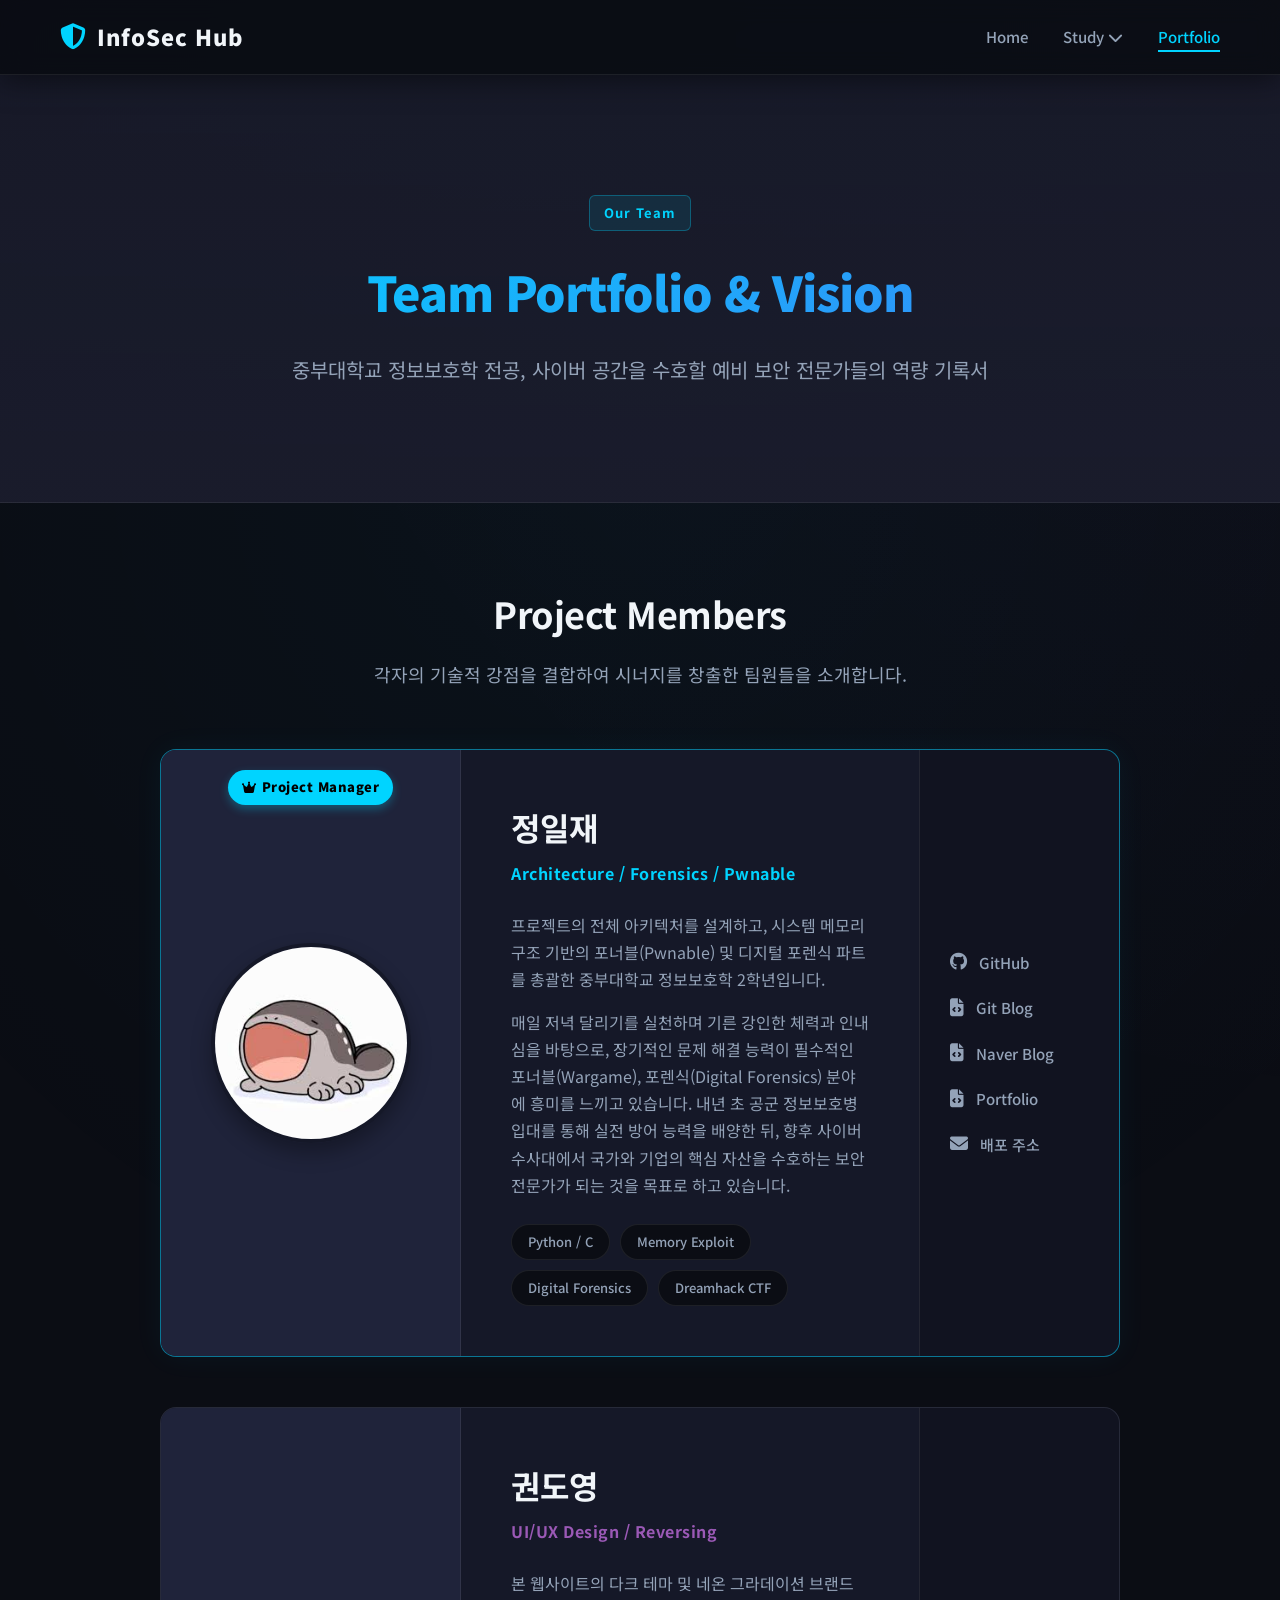
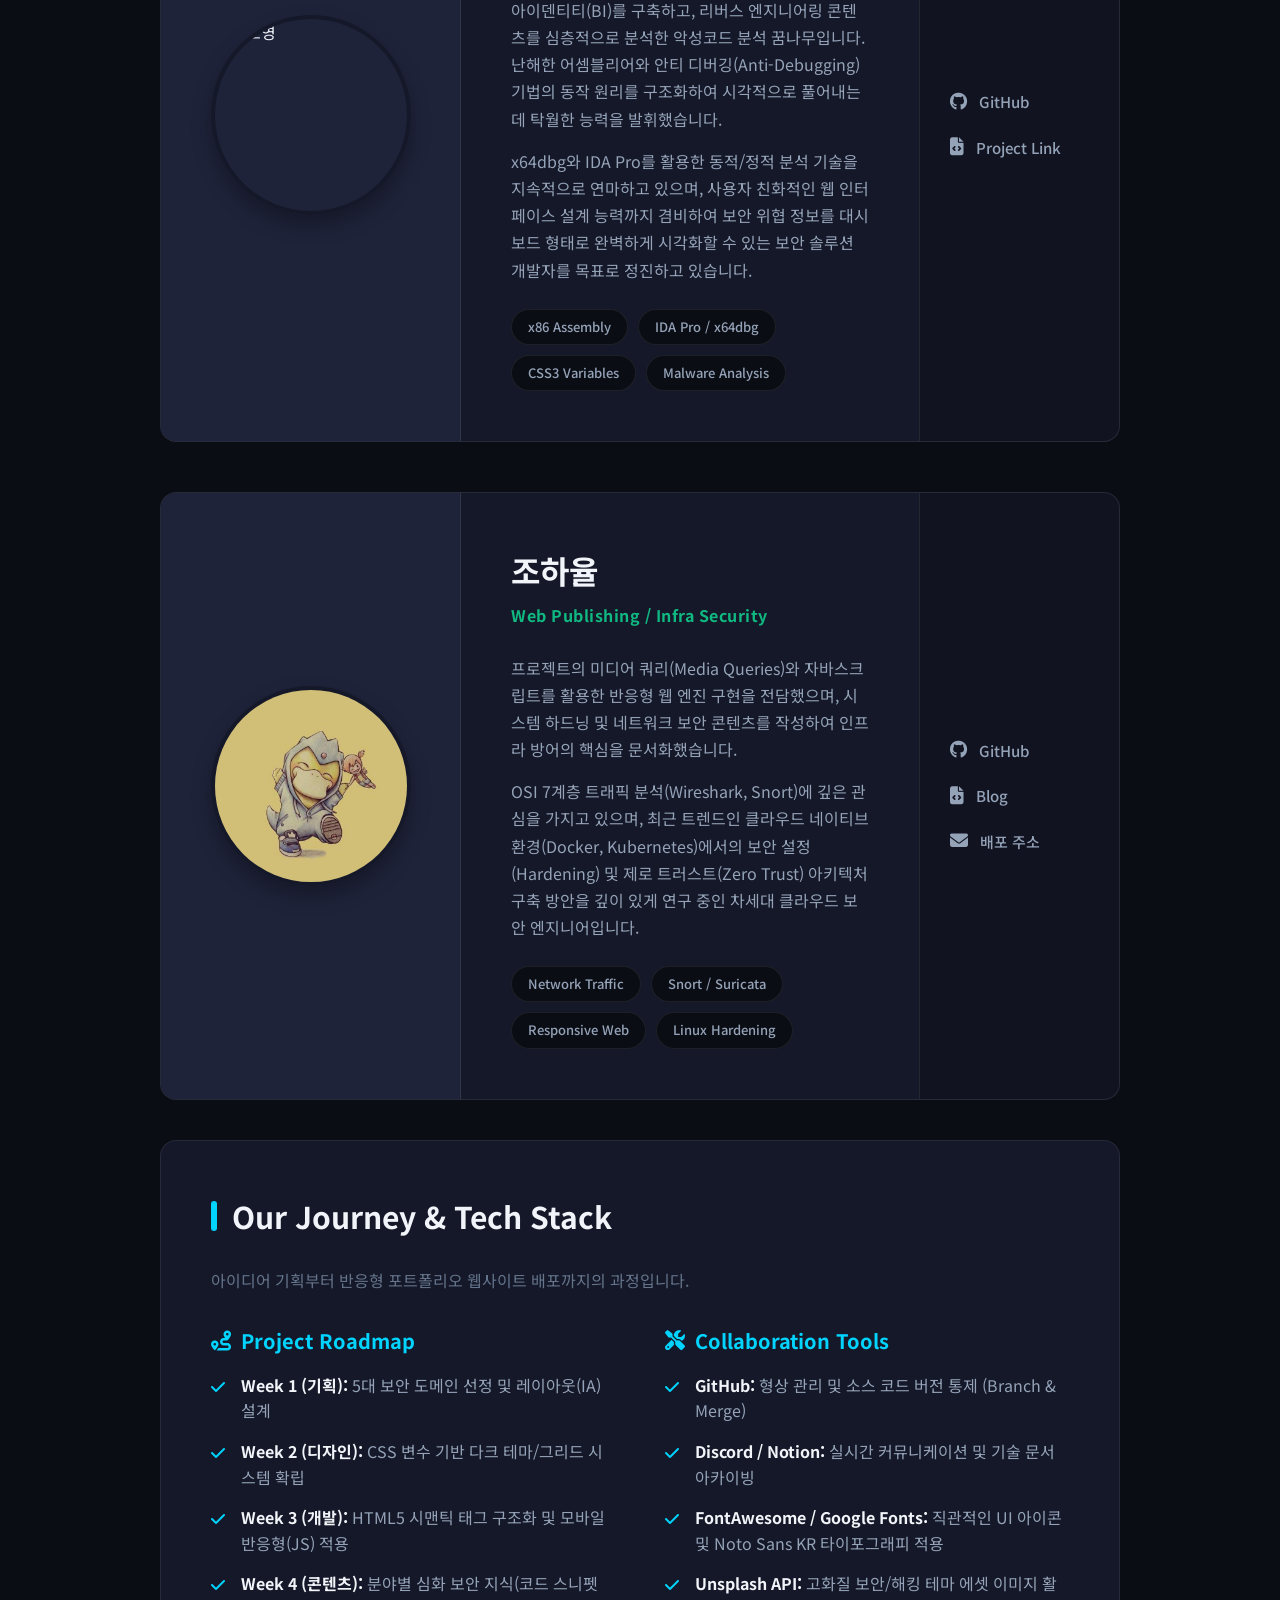
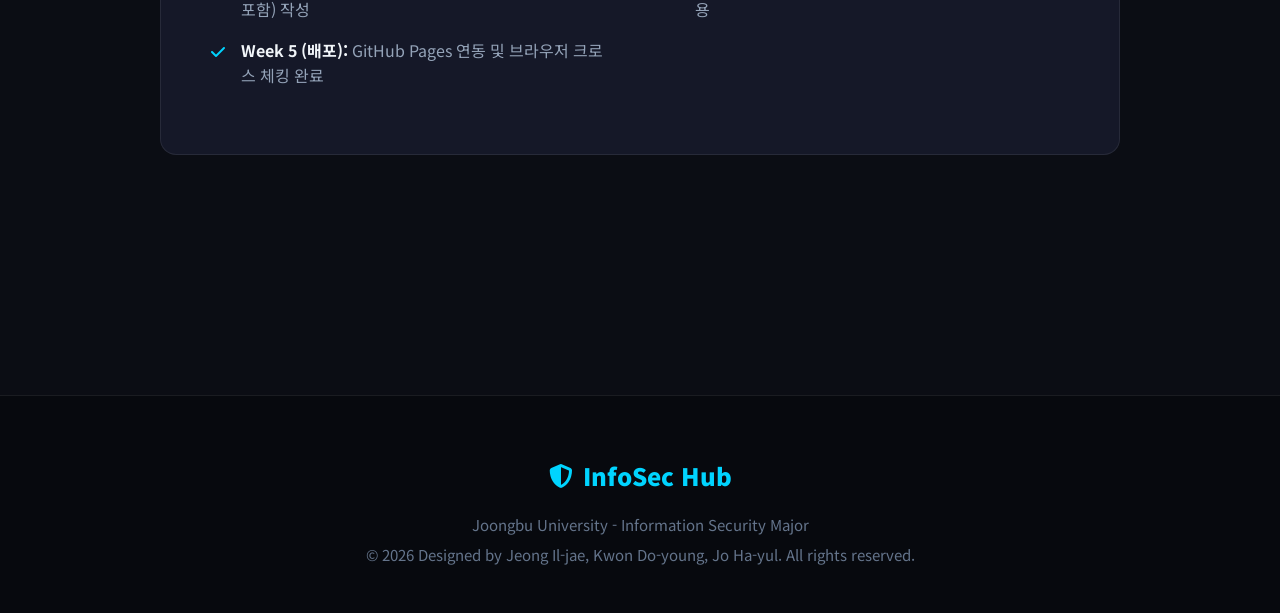
==== commit e362a04b: "v1.6" ====
--- a/team.html
+++ b/team.html
@@ -134,6 +134,11 @@
               <a href="https://blog.naver.com/iljae627" class="social-link"
                 ><i class="fas fa-file-code"></i> Naver Blog</a
               >
+              <a
+                href="https://portfolio-eta-one-ocf85220mc.vercel.app/"
+                class="social-link"
+                ><i class="fas fa-file-code"></i> Portfolio</a
+              >
               <a href="https://wep-mid-fin.vercel.app/" class="social-link"
                 ><i class="fas fa-envelope"></i> 배포 주소</a
               >
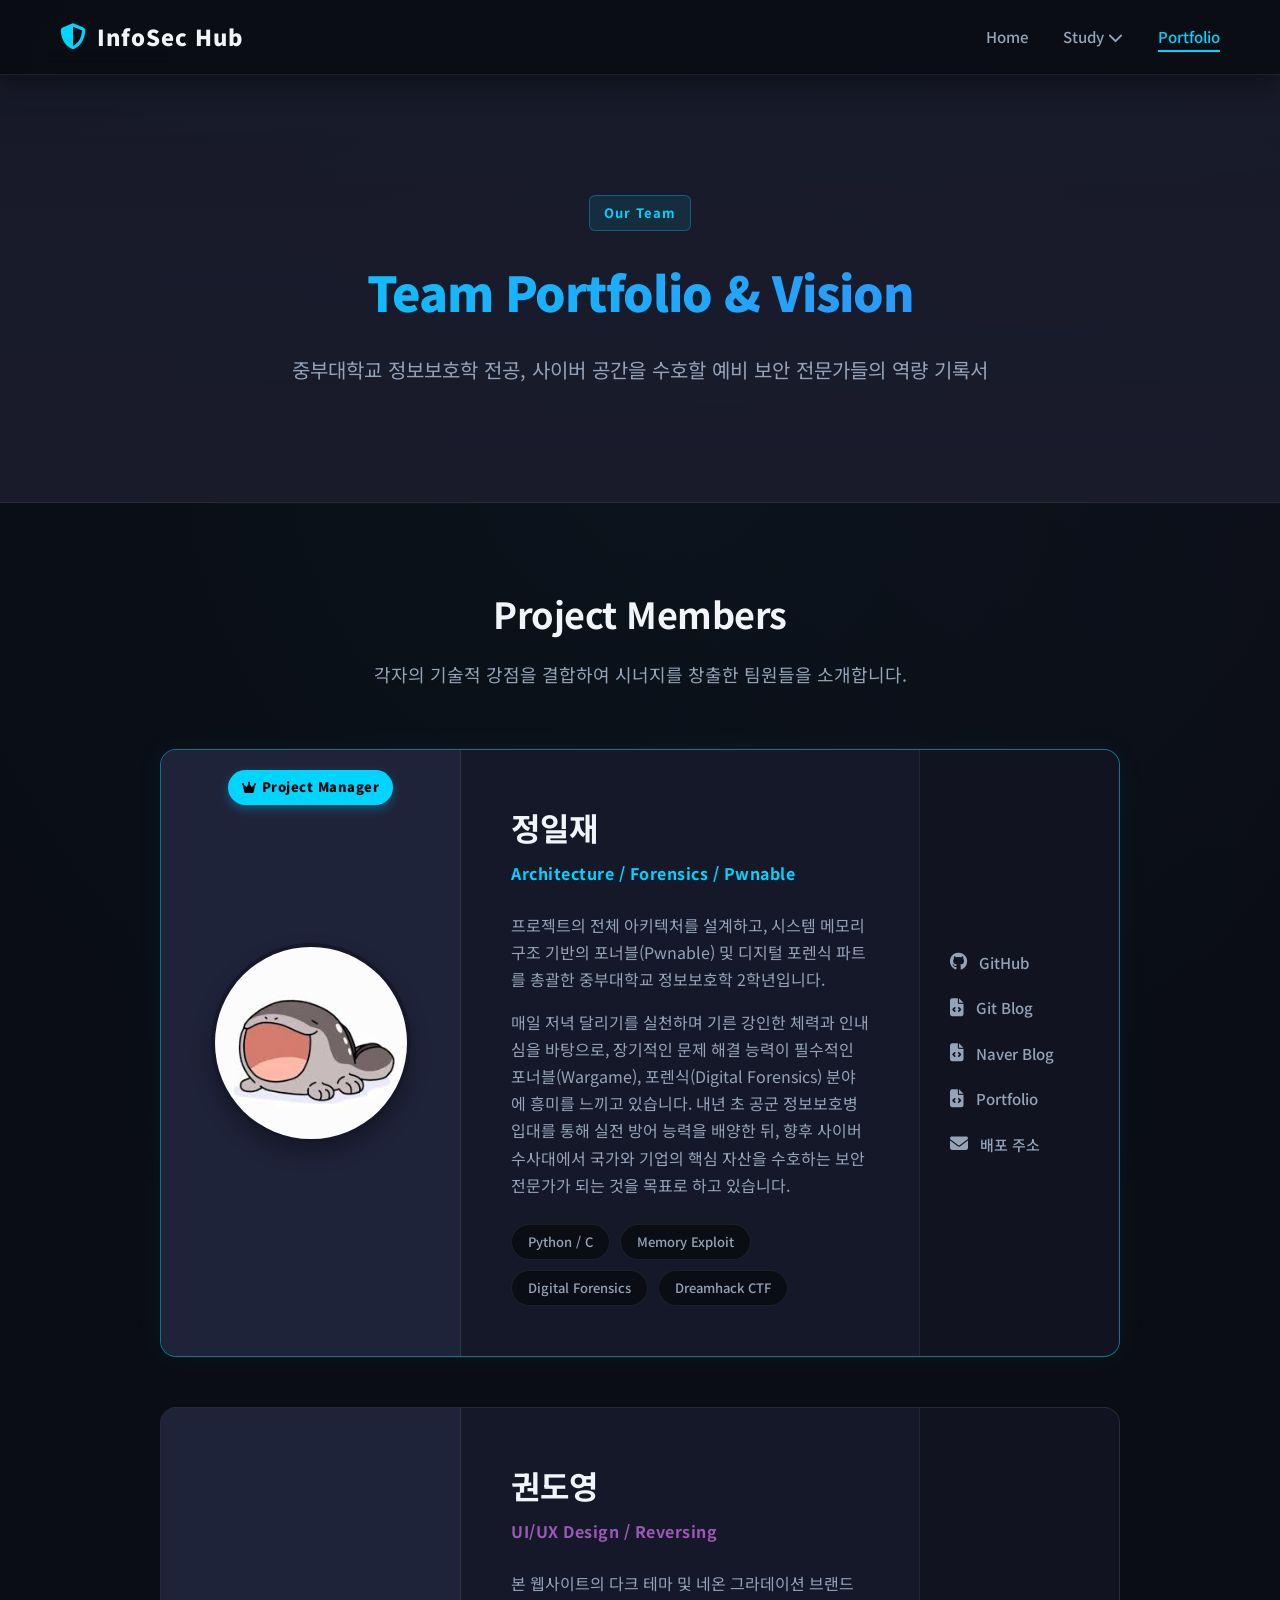
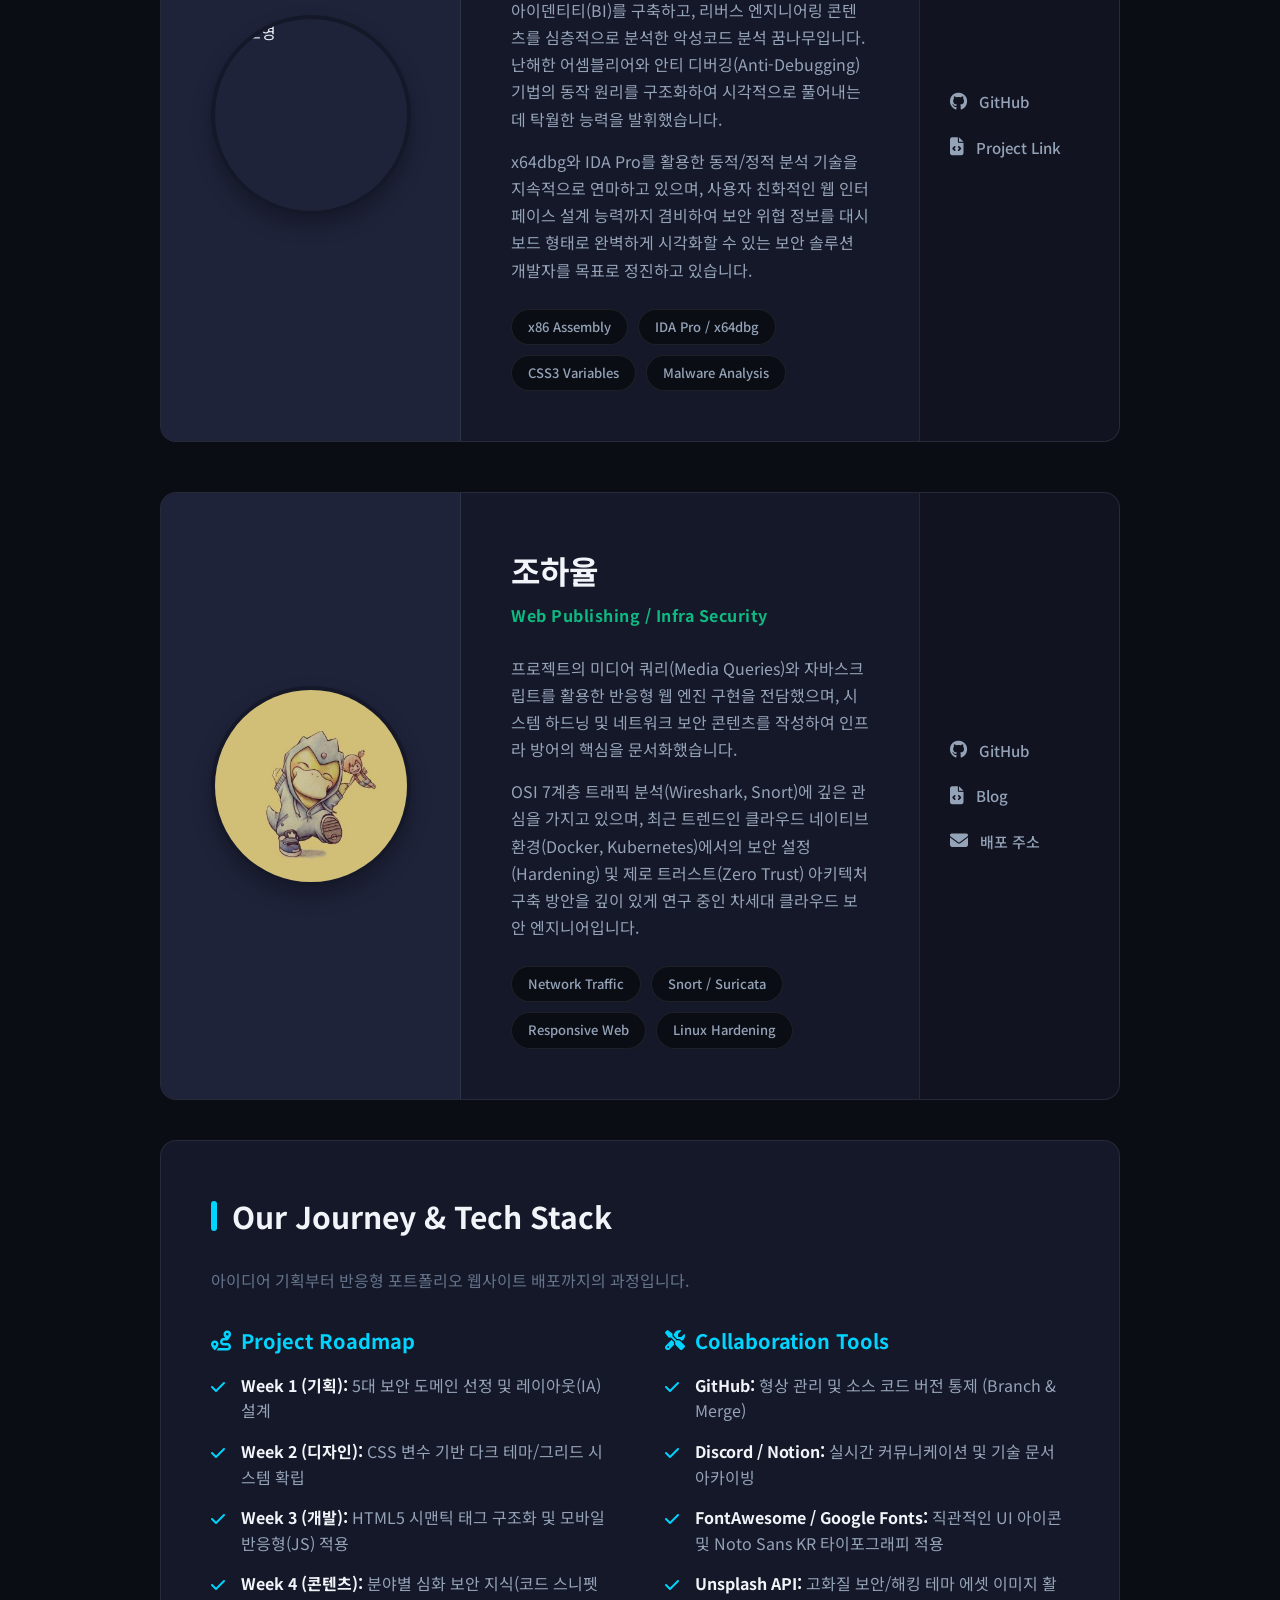
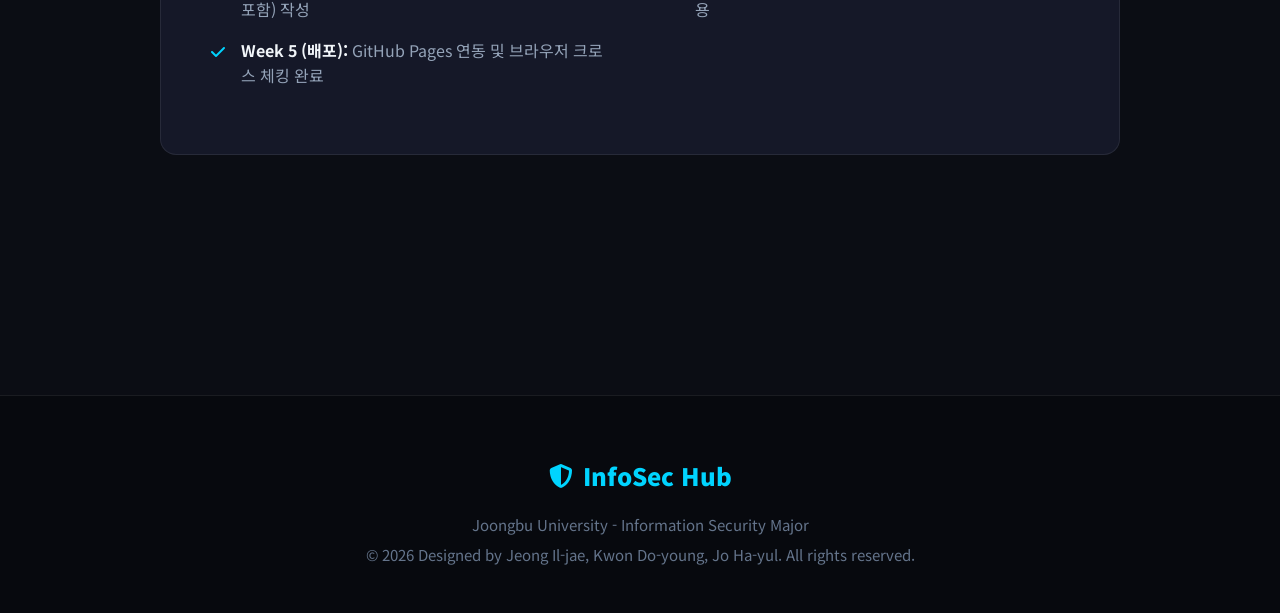
==== commit 245e23a2: "Update social link to point to portfolio site" ====
--- a/team.html
+++ b/team.html
@@ -228,7 +228,7 @@
               <a href="https://blog.naver.com/banannaish" class="social-link"
                 ><i class="fas fa-file-code"></i> Blog</a
               >
-              <a href="#" class="social-link"
+              <a href="https://portfolio-site-beryl-two.vercel.app/" class="social-link"
                 ><i class="fas fa-envelope"></i> 배포 주소</a
               >
             </div>
--- a/style.css
+++ b/style.css
@@ -1,8 +1,3 @@
-/* =========================================
-   InfoSec Hub - Master CSS File (Advanced)
-   Designed for Dark Theme & Responsive Web
-========================================= */
-
 /* -----------------------------------------
    1. CSS 변수 (테마 색상 및 공통 수치 관리)
 ----------------------------------------- */
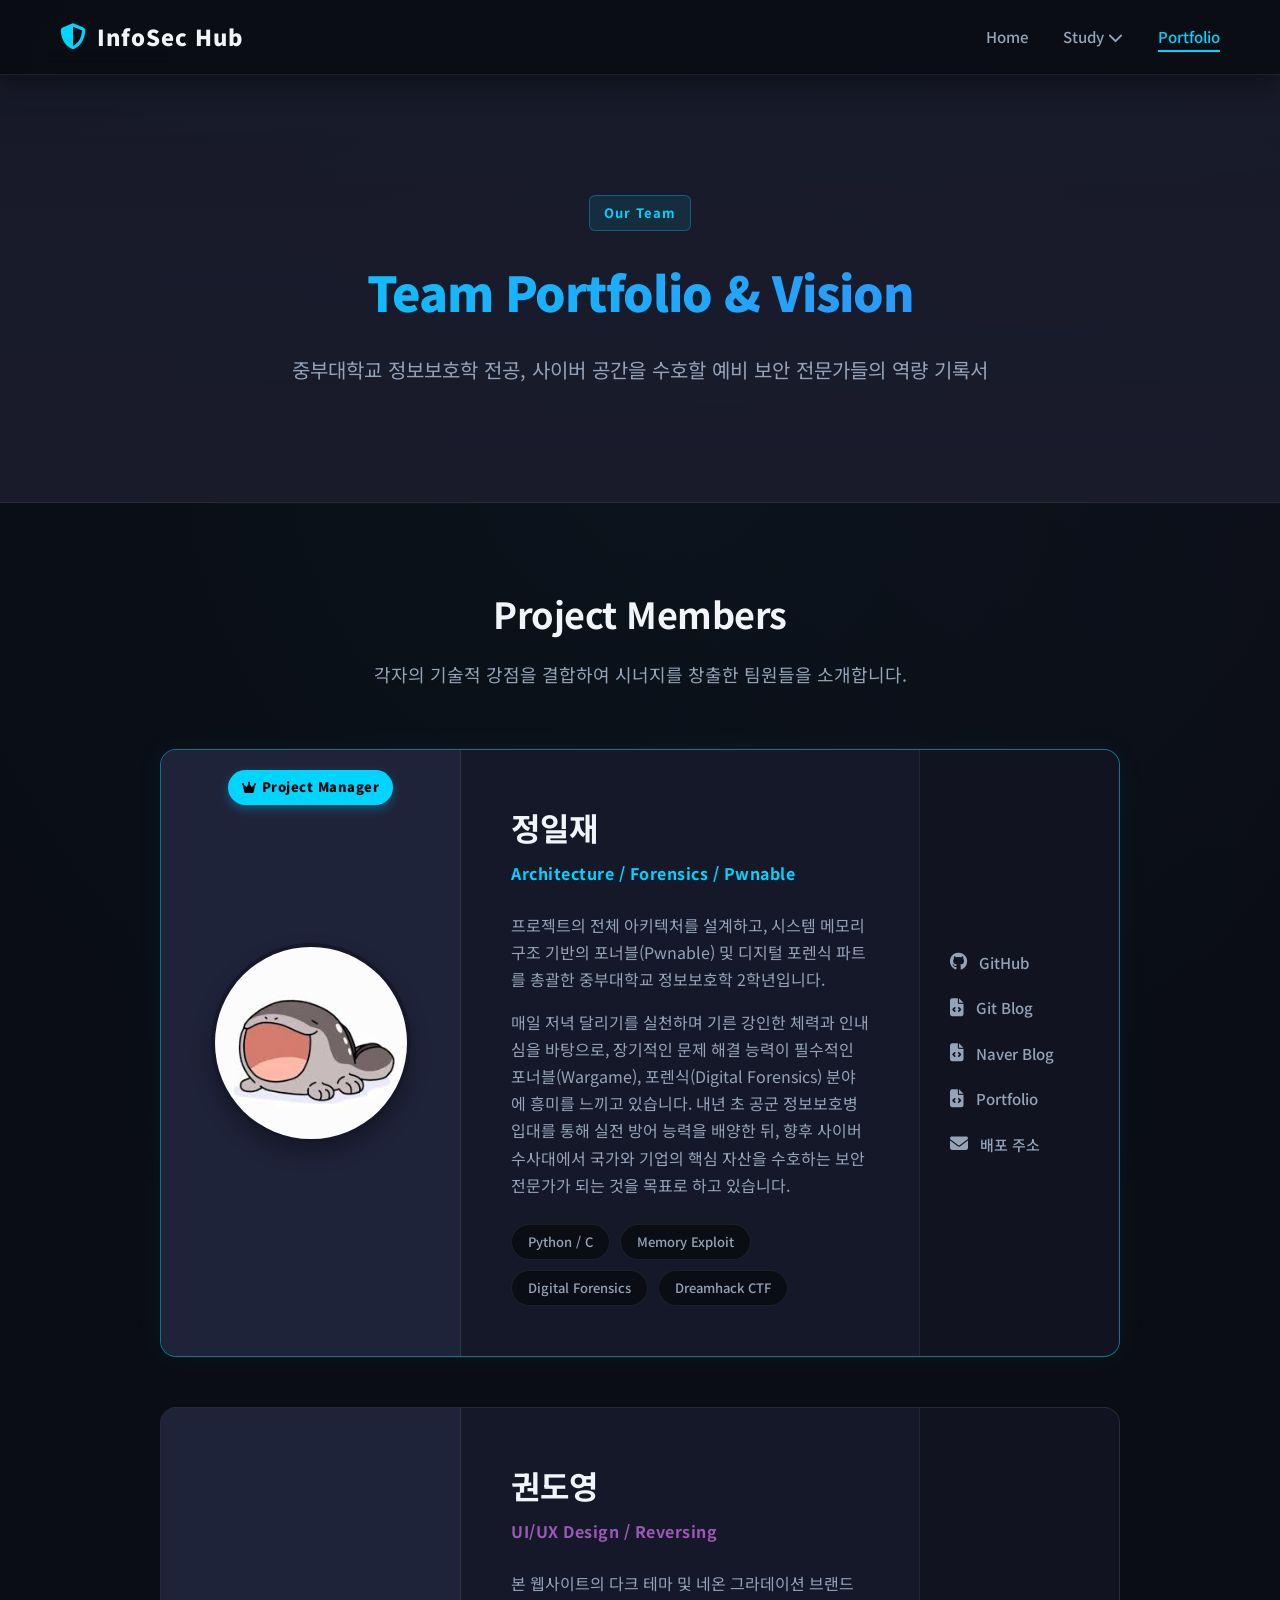
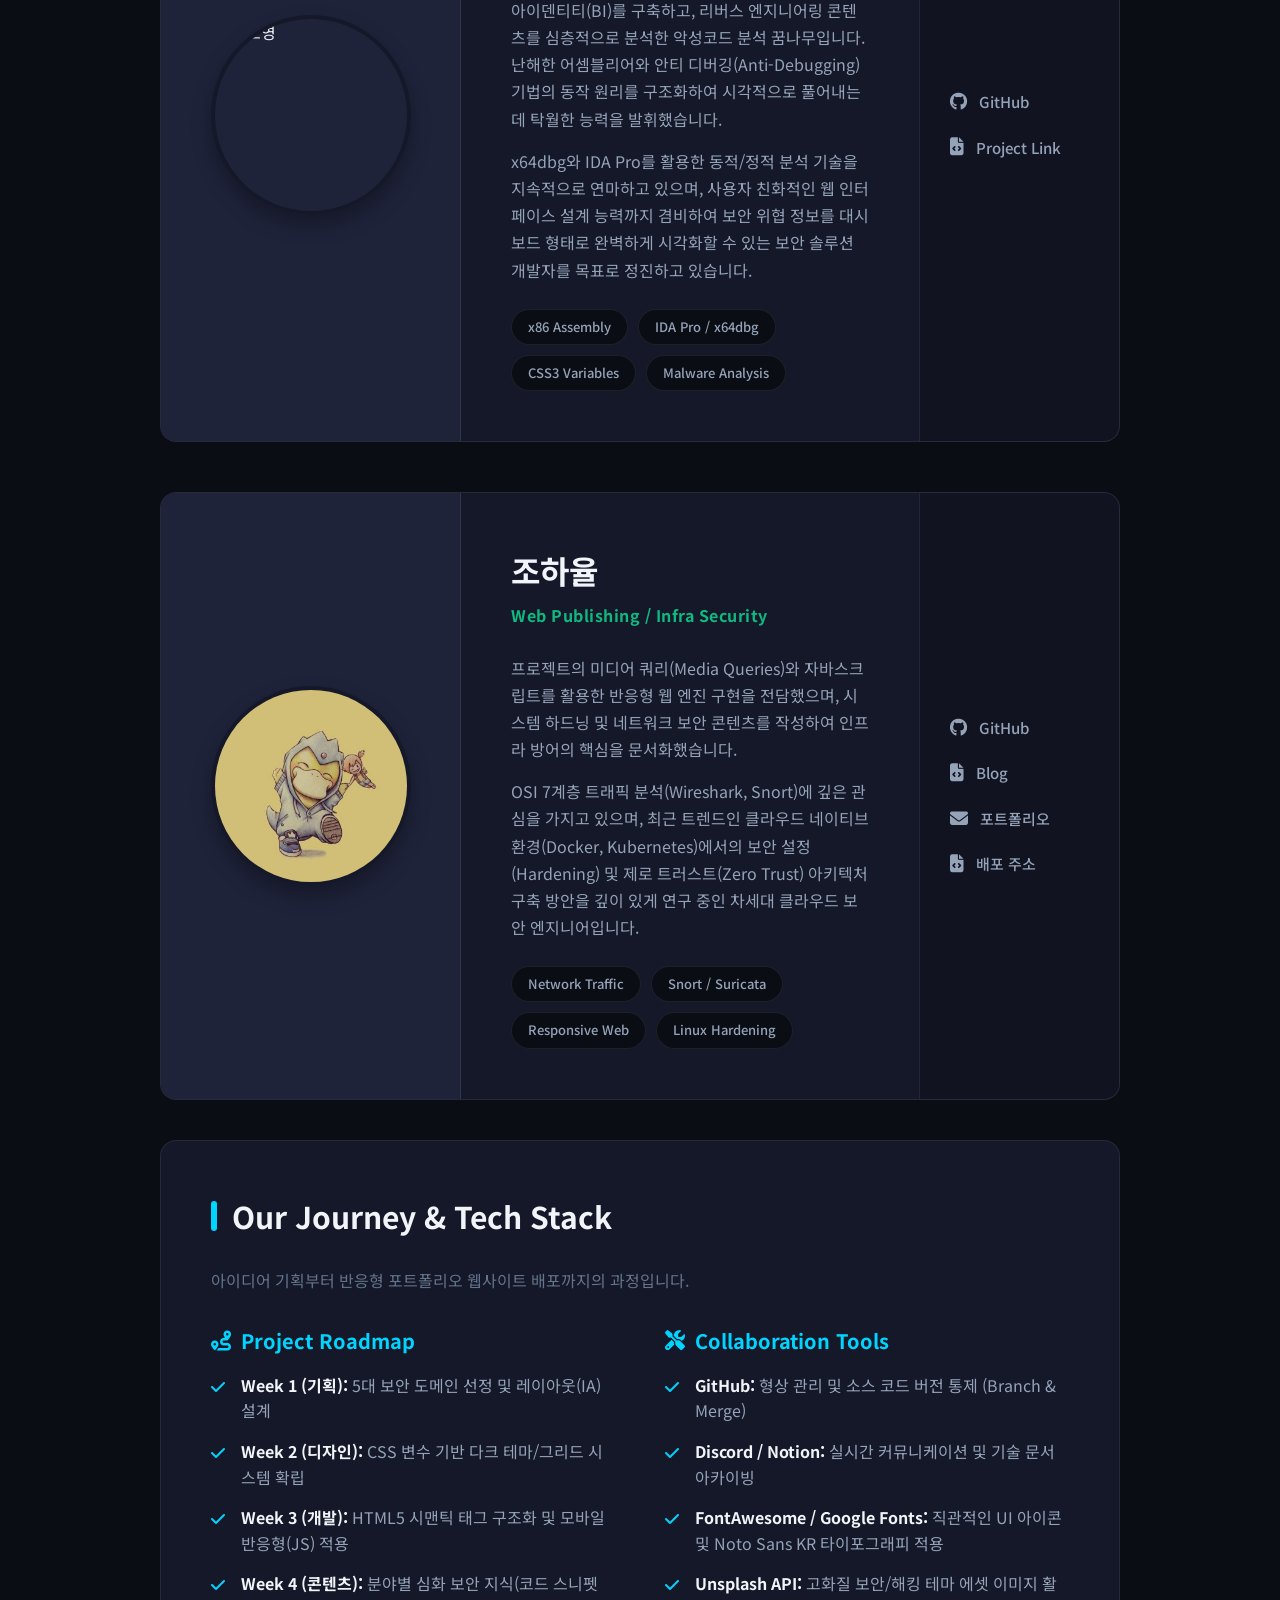
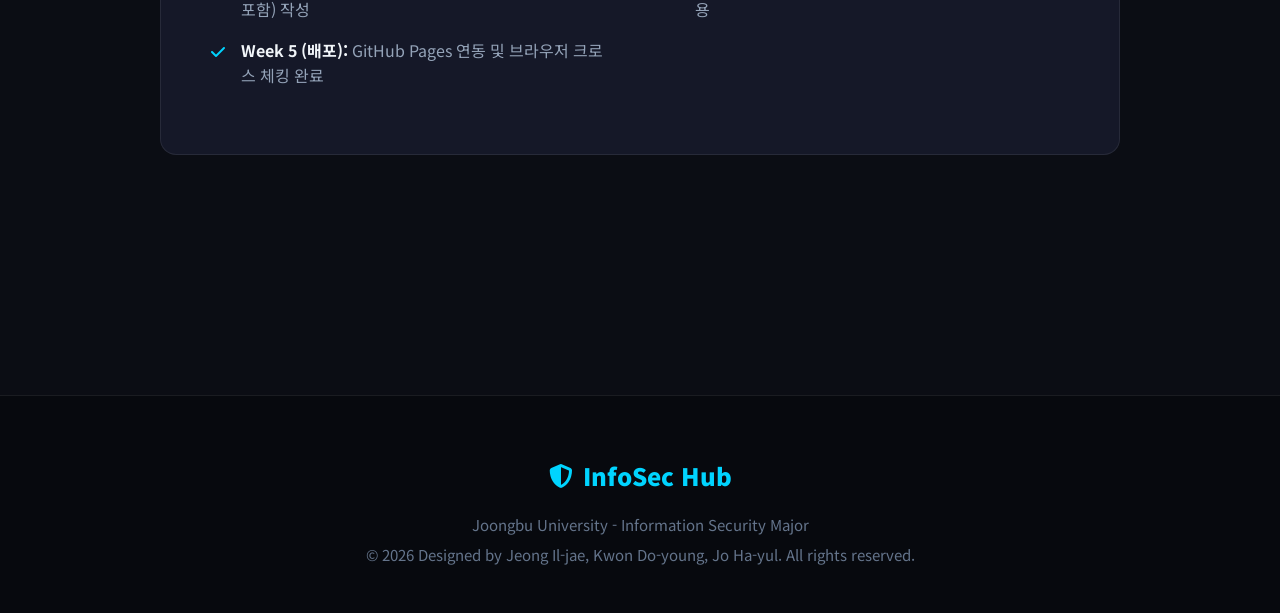
==== commit aa4355cb: "배포 주소" ====
--- a/team.html
+++ b/team.html
@@ -228,8 +228,18 @@
               <a href="https://blog.naver.com/banannaish" class="social-link"
                 ><i class="fas fa-file-code"></i> Blog</a
               >
-              <a href="https://portfolio-site-beryl-two.vercel.app/" class="social-link"
-                ><i class="fas fa-envelope"></i> 배포 주소</a
+              <a
+                href="https://portfolio-site-beryl-two.vercel.app/"
+                class="social-link"
+                target="_blank"
+                rel="noopener noreferrer"
+              >
+                <i class="fas fa-envelope"></i> 포트폴리오
+              </a>
+              <a
+                href="https://wep-mid-fin-alpha.vercel.app/"
+                class="social-link"
+                ><i class="fas fa-file-code"></i> 배포 주소</a
               >
             </div>
           </div>
